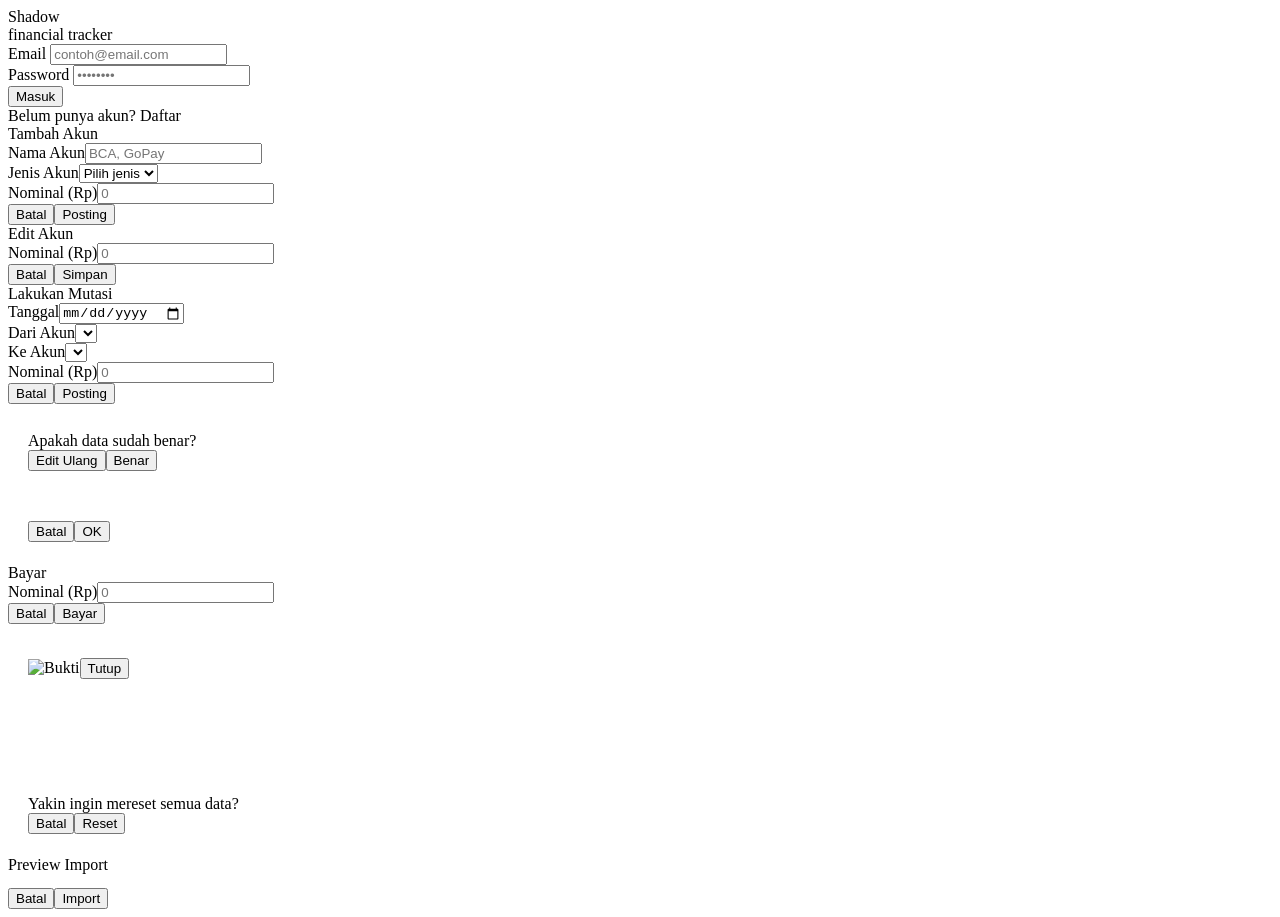
==== index.html @ c56d14cc "Rename shadowFintrack/index.html to index.html" ====
<!DOCTYPE html>
<html lang="id" data-theme="light">
<head>
  <meta charset="UTF-8">
  <meta name="viewport" content="width=device-width,initial-scale=1,maximum-scale=1,user-scalable=no,viewport-fit=cover">
  <meta name="theme-color" content="#0D9488">
  <meta name="apple-mobile-web-app-capable" content="yes">
  <meta name="apple-mobile-web-app-status-bar-style" content="default">
  <meta name="apple-mobile-web-app-title" content="Shadow">
  <meta name="description" content="Aplikasi pencatatan keuangan pribadi yang simpel dan pribadi">
  <link rel="manifest" href="manifest.json">
  <link rel="apple-touch-icon" href="data:image/svg+xml,%3Csvg xmlns='http://www.w3.org/2000/svg' viewBox='0 0 180 180'%3E%3Crect width='180' height='180' rx='36' fill='%230D9488'/%3E%3Ccircle cx='90' cy='85' r='25' fill='none' stroke='white' stroke-width='9'/%3E%3Ccircle cx='90' cy='85' r='8' fill='white'/%3E%3Cpath d='M61 124c0-18 13-32 29-32s29 14 29 32' fill='none' stroke='white' stroke-width='8' stroke-linecap='round'/%3E%3C/svg%3E">
  <link rel="preconnect" href="https://fonts.googleapis.com">
  <link rel="preconnect" href="https://fonts.gstatic.com" crossorigin>
  <link href="https://fonts.googleapis.com/css2?family=Space+Grotesk:wght@300;400;500;600;700&family=DM+Sans:ital,wght@0,300;0,400;0,500;0,600;0,700;1,400&display=swap" rel="stylesheet">
  <link rel="stylesheet" href="./css/style.css">
  <script src="https://cdn.jsdelivr.net/npm/@supabase/supabase-js@2/dist/umd/supabase.min.js"></script>
  <script src="https://unpkg.com/lucide@latest/dist/umd/lucide.js"></script>
  <title>Shadow — Financial Tracker</title>
</head>
<body>

  <!-- Loading Overlay -->
  <div class="loading-overlay" id="loadingOverlay">
    <div class="loading-spinner"></div>
  </div>

  <!-- ===== AUTH SCREEN ===== -->
  <div class="auth-screen" id="authScreen">
    <div class="auth-card">
      <div class="auth-logo">
        <i data-lucide="wallet"></i>
      </div>
      <div class="auth-title">Shadow</div>
      <div class="auth-sub" data-i18n="financial_tracker">financial tracker</div>

      <!-- Login Form -->
      <div class="auth-form" id="loginForm">
        <div class="form-group">
          <label class="form-label">Email</label>
          <input type="email" class="form-input" id="loginEmail" placeholder="contoh@email.com" autocomplete="email">
        </div>
        <div class="form-group">
          <label class="form-label" data-i18n="password">Password</label>
          <input type="password" class="form-input" id="loginPassword" placeholder="••••••••" autocomplete="current-password">
        </div>
        <button class="form-btn form-btn-primary" id="loginBtn" data-i18n="login">Masuk</button>
        <div class="auth-switch" data-i18n="no_account">Belum punya akun? <span id="showSignup">Daftar</span></div>
      </div>

      <!-- Signup Form -->
      <div class="auth-form" id="signupForm" style="display:none">
        <div class="form-group">
          <label class="form-label" data-i18n="name">Nama</label>
          <input type="text" class="form-input" id="signupName" placeholder="Nama lengkap" autocomplete="name">
        </div>
        <div class="form-group">
          <label class="form-label">Email</label>
          <input type="email" class="form-input" id="signupEmail" placeholder="contoh@email.com" autocomplete="email">
        </div>
        <div class="form-group">
          <label class="form-label" data-i18n="password">Password</label>
          <input type="password" class="form-input" id="signupPassword" placeholder="Min. 6 karakter" autocomplete="new-password">
        </div>
        <button class="form-btn form-btn-primary" id="signupBtn" data-i18n="register">Daftar</button>
        <div class="auth-switch" data-i18n="has_account">Sudah punya akun? <span id="showLogin">Masuk</span></div>
      </div>

      <div class="auth-error" id="authError" style="display:none"></div>
    </div>
  </div>

  <!-- ===== MAIN APP ===== -->
  <div class="app-wrap" id="appWrap" style="display:none">

    <!-- Header -->
    <header class="header" id="header">
      <button class="logo-btn" id="logoBtn" aria-label="Buka menu"><i data-lucide="wallet" style="width:20px;height:20px;color:var(--accent)"></i></button>
      <div class="hdr-tg">
        <div class="hdr-title">Shadow</div>
        <div class="hdr-sub" data-i18n="financial_tracker">financial tracker</div>
      </div>
      <div class="hdr-actions">
        <button class="install-btn" id="installBtn" aria-label="Install"><i data-lucide="download"></i><span data-i18n="install">Install</span></button>
      </div>
    </header>

    <div class="off-banner" id="offBanner" data-i18n="offline_msg">Kamu sedang offline</div>
    <div class="sb-overlay" id="sbOverlay"></div>

    <!-- Sidebar -->
    <aside class="sidebar" id="sidebar">
      <div class="sb-hdr">
        <div class="sb-brand">
          <div class="sb-logo" id="sbLogoWrap"><i data-lucide="wallet" style="width:17px;height:17px;color:var(--accent)"></i></div>
          <span class="sb-name">Shadow</span>
        </div>
        <button class="sb-close" id="sbClose" aria-label="Tutup menu"><i data-lucide="x"></i></button>
      </div>
      <nav class="sb-nav" id="sbMenu">
        <div class="sb-label" data-i18n="menu">Menu</div>
        <button class="sb-item" data-sb="profile"><i data-lucide="user-circle"></i><span data-i18n="profile">Profile</span></button>
        <button class="sb-item" data-sb="coa"><i data-lucide="bar-chart-3"></i><span data-i18n="chart_of_account">Chart of Account</span></button>
        <button class="sb-item" data-sb="setting"><i data-lucide="settings"></i><span data-i18n="setting">Setting</span></button>
        <button class="sb-item" data-sb="about"><i data-lucide="info"></i><span data-i18n="about">Tentang</span></button>
      </nav>

      <!-- SB: Profile -->
      <div class="sb-nav sb-page" id="sb-profile">
        <button class="sb-back" data-back><i data-lucide="arrow-left"></i> <span data-i18n="back_to_sidebar">Kembali</span></button>
        <div class="sb-page-title" data-i18n="profile">Profile</div>
        <div class="profile-photo-wrap">
          <div class="profile-photo" id="profilePhotoBtn"><i data-lucide="user" id="profilePhotoIcon"></i><img id="profilePhotoImg" src="" alt="" style="display:none"><div class="profile-photo-badge"><i data-lucide="camera"></i></div></div>
          <div class="profile-photo-hint" data-i18n="tap_to_change_photo">Ketuk untuk ganti foto</div>
          <input type="file" accept="image/*" class="hidden-input" id="photoInput">
        </div>
        <div class="form-group"><label class="form-label" data-i18n="name">Nama</label><input type="text" class="form-input" id="profileName" placeholder="Nama"></div>
        <div class="form-group"><label class="form-label">Email</label><input type="email" class="form-input" id="profileEmail" placeholder="email"></div>
        <div class="form-group"><label class="form-label" data-i18n="phone">Telepon</label><input type="tel" class="form-input" id="profilePhone" placeholder="08xxx"></div>
        <button class="form-btn form-btn-primary" id="profileSaveBtn" data-i18n="save_changes">Simpan Perubahan</button>
      </div>

      <!-- SB: COA -->
      <div class="sb-nav sb-page" id="sb-coa">
        <button class="sb-back" data-back><i data-lucide="arrow-left"></i> <span data-i18n="back_to_sidebar">Kembali</span></button>
        <div class="sb-page-title" data-i18n="account_list">Daftar Akun</div>
        <div class="coa-list" id="coaList"></div>
        <button class="form-btn form-btn-primary" id="coaAddBtn"><span style="display:flex;align-items:center;justify-content:center;gap:6px"><i data-lucide="plus" style="width:16px;height:16px"></i> <span data-i18n="add_new_account">Tambah Akun</span></span></button>
      </div>

      <!-- SB: Setting -->
      <div class="sb-nav sb-page" id="sb-setting">
        <button class="sb-back" data-back><i data-lucide="arrow-left"></i> <span data-i18n="back_to_sidebar">Kembali</span></button>
        <div class="sb-page-title" data-i18n="setting">Setting</div>
        <div class="toggle-row">
          <div class="toggle-info"><div class="toggle-title" data-i18n="theme">Tema</div><div class="toggle-desc" data-i18n="theme_desc">Ganti tampilan terang atau gelap</div></div>
          <div class="toggle-switch" id="themeToggle" role="switch" aria-label="Toggle dark mode"></div>
        </div>
        <div class="lang-row">
          <div class="toggle-info"><div class="toggle-title" data-i18n="language">Bahasa</div><div class="toggle-desc" data-i18n="language_desc">Pilih bahasa tampilan</div></div>
          <div class="lang-btns"><button class="lang-btn active" data-lang="id">ID</button><button class="lang-btn" data-lang="en">EN</button></div>
        </div>
        <div class="toggle-row" style="border:none">
          <div class="toggle-info"><div class="toggle-title" data-i18n="import_data">Import Data CSV</div><div class="toggle-desc" data-i18n="import_desc">Import data keuangan dari file CSV</div></div>
          <button class="form-btn form-btn-outline" id="importBtn" style="width:auto;padding:8px 16px;font-size:.75rem"><i data-lucide="upload" style="width:14px;height:14px"></i></button>
        </div>
        <input type="file" accept=".csv" class="hidden-input" id="csvInput">
        <div style="margin-top:20px"><button class="form-btn form-btn-danger" id="resetBtn"><span style="display:flex;align-items:center;justify-content:center;gap:8px"><i data-lucide="rotate-ccw" style="width:16px;height:16px"></i> <span data-i18n="reset_app">Reset Aplikasi</span></span></button><div style="font-size:.66rem;color:var(--muted);text-align:center;margin-top:8px" data-i18n="reset_desc">Menghapus semua data</div></div>
      </div>

      <!-- SB: About -->
      <div class="sb-nav sb-page" id="sb-about">
        <button class="sb-back" data-back><i data-lucide="arrow-left"></i> <span data-i18n="back_to_sidebar">Kembali</span></button>
        <div class="about-card">
          <div class="about-logo" id="aboutLogo"><i data-lucide="wallet" style="width:26px;height:26px;color:var(--accent)"></i></div>
          <div class="about-name">Shadow</div>
          <div class="about-ver">v2.0.0</div>
          <div class="about-desc" id="aboutDesc"></div>
          <ul class="about-features">
            <li><div class="about-feat-icon"><i data-lucide="receipt"></i></div><span data-i18n="about_f1">Mencatat pemasukan dan pengeluaran</span></li>
            <li><div class="about-feat-icon"><i data-lucide="wallet"></i></div><span data-i18n="about_f2">Mengelola berbagai akun keuangan</span></li>
            <li><div class="about-feat-icon"><i data-lucide="heart-pulse"></i></div><span data-i18n="about_f3">Memantau kesehatan keuangan</span></li>
            <li><div class="about-feat-icon"><i data-lucide="lightbulb"></i></div><span data-i18n="about_f4">Saran keuangan yang dipersonalisasi</span></li>
            <li><div class="about-feat-icon"><i data-lucide="lock"></i></div><span data-i18n="about_f5">Data keuangan pribadi terenkripsi</span></li>
            <li><div class="about-feat-icon"><i data-lucide="upload"></i></div><span data-i18n="about_f6">Import data dari file CSV</span></li>
          </ul>
          <a href="https://trakteer.id/shadowapps/tip" target="_blank" rel="noopener noreferrer" class="trakteer-btn">
            <i data-lucide="heart" style="width:16px;height:16px"></i>
            <span data-i18n="support_dev">Dukung Developer</span>
          </a>
          <div class="about-footer"><span data-i18n="about_footer">Dibuat dengan</span> <span style="color:var(--red)">❤</span></div>
        </div>
      </div>

      <div class="logout-area"><button class="logout-btn" id="logoutBtn"><i data-lucide="log-out"></i><span data-i18n="logout">Logout</span></button></div>
    </aside>

    <!-- Main Content -->
    <main class="main">

      <!-- Dashboard -->
      <section class="pg active" id="pg-dashboard">
        <div class="greet-lbl" id="greetTime">Selamat Pagi</div>
        <h1 class="greet-name"><span id="greetHello">Hallo</span>, <span id="dashUserName">User</span></h1>
        <div class="saldo dc" data-delay="0">
          <div class="saldo-lbl" data-i18n="total_saldo">Total Saldo</div>
          <div class="saldo-val auto-fit" id="dashTotalSaldo">Rp 0</div>
          <div class="saldo-time"><i data-lucide="clock" style="width:12px;height:12px;color:var(--muted)"></i><span id="dashTime"></span></div>
        </div>
        <div class="w-grid dc" data-delay="60" id="walletGrid"></div>
        <div class="cmp dc" data-delay="120">
          <div class="cmp-hdr"><span class="cmp-title" data-i18n="today">Hari Ini</span><span class="cmp-net pos" id="dashTodayNet">+Rp 0</span></div>
          <div class="cmp-row"><div class="cmp-info"><span class="cmp-dot g"></span><span data-i18n="income">Pemasukan</span><span class="cmp-val g auto-fit" id="dashTodayInc">Rp 0</span></div><div class="bar-t"><div class="bar-f g" id="dashTodayIncBar"></div></div></div>
          <div class="cmp-row"><div class="cmp-info"><span class="cmp-dot r"></span><span data-i18n="expense">Pengeluaran</span><span class="cmp-val r auto-fit" id="dashTodayExp">Rp 0</span></div><div class="bar-t"><div class="bar-f r" id="dashTodayExpBar"></div></div></div>
        </div>
        <div class="cmp dc" data-delay="180">
          <div class="cmp-hdr"><span class="cmp-title" data-i18n="this_month">Bulan Ini</span><span class="cmp-net pos" id="dashMonthNet">+Rp 0</span></div>
          <div class="cmp-row"><div class="cmp-info"><span class="cmp-dot g"></span><span data-i18n="income">Pemasukan</span><span class="cmp-val g auto-fit" id="dashMonthInc">Rp 0</span></div><div class="bar-t"><div class="bar-f g" id="dashMonthIncBar"></div></div></div>
          <div class="cmp-row"><div class="cmp-info"><span class="cmp-dot r"></span><span data-i18n="expense">Pengeluaran</span><span class="cmp-val r auto-fit" id="dashMonthExp">Rp 0</span></div><div class="bar-t"><div class="bar-f r" id="dashMonthExpBar"></div></div></div>
        </div>
        <div class="badge-grid dc" data-delay="240" id="dashBadges"></div>
        <div class="health dc" data-delay="300">
          <div class="health-hdr"><div class="health-title"><i data-lucide="heart-pulse"></i><span data-i18n="financial_health">Kesehatan Keuangan</span></div><span class="health-period" data-i18n="this_month">Bulan Ini</span></div>
          <div class="health-body">
            <div class="gauge-wrap"><svg class="gauge-svg" viewBox="0 0 120 68" width="120" height="68"><path class="gauge-bg" d="M 10 62 A 50 50 0 0 1 110 62"/><path class="gauge-fill" id="gaugeFill" d="M 10 62 A 50 50 0 0 1 110 62" stroke="var(--accent)" stroke-dasharray="157" stroke-dashoffset="157"/></svg><div class="gauge-score"><div class="gauge-num" id="gaugeNum" style="color:var(--accent)">0</div><div class="gauge-max">/ 100</div></div></div>
            <div class="health-info"><div class="health-status" id="healthStatus" style="color:var(--accent)">-</div><div class="health-desc" id="healthDesc"></div><div class="health-metrics" id="healthMetrics"></div></div>
          </div>
        </div>
        <div class="saran dc" data-delay="360">
          <div class="saran-hdr"><i data-lucide="lightbulb"></i><span class="saran-title" data-i18n="best_advice">Saran Terbaik</span></div>
          <ul class="saran-list" id="saranList"></ul>
        </div>
      </section>

      <!-- Mutasi -->
      <section class="pg" id="pg-mutasi">
        <div class="sec-hdr"><h2 class="sec-t" data-i18n="balance_mutation">Mutasi Saldo</h2><button class="sec-link" id="mutasiOpenBtn" style="background:var(--accent);color:#fff;padding:7px 14px;border-radius:20px;font-size:.72rem" data-i18n="create_mutation">Buat Mutasi</button></div>
        <div id="mutasiHistory"></div>
      </section>

      <!-- Tambah -->
      <section class="pg" id="pg-tambah">
        <div class="sec-hdr"><h2 class="sec-t" data-i18n="add_activity">Tambah Transaksi</h2></div>
        <div class="act-toggle">
          <button class="act-toggle-btn" id="actIncBtn"><i data-lucide="trending-up"></i><span data-i18n="income">Pemasukan</span></button>
          <button class="act-toggle-btn" id="actExpBtn"><i data-lucide="trending-down"></i><span data-i18n="expense">Pengeluaran</span></button>
        </div>
        <div id="actHistory"></div>
        <div id="actForm"></div>
      </section>

      <!-- Tagihan -->
      <section class="pg" id="pg-tagihan">
        <div class="sec-hdr"><h2 class="sec-t" data-i18n="bill">Tagihan</h2></div>
        <div class="tag-toggle">
          <button class="tag-toggle-btn" id="tagDebtBtn"><i data-lucide="alert-circle"></i><span data-i18n="debt">Hutang</span></button>
          <button class="tag-toggle-btn" id="tagRecvBtn"><i data-lucide="hand-coins"></i><span data-i18n="receivable">Piutang</span></button>
        </div>
        <div id="tagList"></div>
        <div id="tagForm"></div>
      </section>

      <!-- Riwayat -->
      <section class="pg" id="pg-riwayat">
        <div class="sec-hdr"><h2 class="sec-t" data-i18n="history">Riwayat</h2></div>
        <div id="historyContainer"></div>
      </section>
    </main>

    <!-- Bottom Nav -->
    <nav class="bnav">
      <button class="ni active" data-pg="dashboard"><div class="ni-w"><i data-lucide="layout-dashboard"></i></div><span class="ni-l" data-i18n="dashboard">Dashboard</span></button>
      <button class="ni" data-pg="mutasi"><div class="ni-w"><i data-lucide="arrow-left-right"></i></div><span class="ni-l" data-i18n="balance_mutation">Mutasi</span></button>
      <button class="ni ni--add" data-pg="tambah"><div class="ni-w"><i data-lucide="plus"></i></div><span class="ni-l" data-i18n="add">Tambah</span></button>
      <button class="ni" data-pg="tagihan"><div class="ni-w"><i data-lucide="file-text"></i></div><span class="ni-l" data-i18n="bill">Tagihan</span></button>
      <button class="ni" data-pg="riwayat"><div class="ni-w"><i data-lucide="history"></i></div><span class="ni-l" data-i18n="history">Riwayat</span></button>
    </nav>
  </div>

  <!-- ===== MODALS ===== -->

  <!-- Add Account -->
  <div class="modal-overlay" id="addAccountModal">
    <div class="modal"><div class="modal-handle"></div><div class="modal-title" data-i18n="add_new_account">Tambah Akun</div>
    <div class="form-group"><label class="form-label" data-i18n="account_name">Nama Akun</label><input type="text" class="form-input" id="newAccName" placeholder="BCA, GoPay"></div>
    <div class="form-group"><label class="form-label" data-i18n="account_type">Jenis Akun</label><select class="form-input" id="newAccType"><option value="" data-i18n="choose_type">Pilih jenis</option><option value="Cash">Cash</option><option value="Bank">Bank</option><option value="E-Wallet">E-Wallet</option><option value="Crypto">Crypto</option><option value="Asuransi">Asuransi</option></select></div>
    <div class="form-group"><label class="form-label" data-i18n="amount_rp">Nominal (Rp)</label><input type="text" inputmode="numeric" class="form-input" id="newAccBalance" placeholder="0" data-fmt-rp></div>
    <div class="modal-btns"><button class="form-btn form-btn-outline" data-close-modal="addAccountModal" data-i18n="cancel">Batal</button><button class="form-btn form-btn-primary" id="addAccPost" data-i18n="posting">Posting</button></div></div>
  </div>

  <!-- Edit Account -->
  <div class="modal-overlay" id="editAccountModal">
    <div class="modal"><div class="modal-handle"></div><div class="modal-title" id="editAccTitle">Edit Akun</div>
    <div class="form-group"><label class="form-label" data-i18n="amount_rp">Nominal (Rp)</label><input type="text" inputmode="numeric" class="form-input" id="editAccBalance" placeholder="0" data-fmt-rp></div>
    <div class="modal-btns"><button class="form-btn form-btn-outline" data-close-modal="editAccountModal" data-i18n="cancel">Batal</button><button class="form-btn form-btn-primary" id="editAccSave" data-i18n="save">Simpan</button></div></div>
  </div>

  <!-- Mutasi -->
  <div class="modal-overlay" id="mutasiModal">
    <div class="modal"><div class="modal-handle"></div><div class="modal-title" data-i18n="do_mutation">Lakukan Mutasi</div>
    <div class="form-group"><label class="form-label" data-i18n="date">Tanggal</label><input type="date" class="form-input" id="mutasiDate"></div>
    <div class="form-group"><label class="form-label" data-i18n="from_account">Dari Akun</label><select class="form-input" id="mutasiFrom"></select></div>
    <div class="form-group"><label class="form-label" data-i18n="to_account">Ke Akun</label><select class="form-input" id="mutasiTo"></select></div>
    <div class="form-group"><label class="form-label" data-i18n="amount_rp">Nominal (Rp)</label><input type="text" inputmode="numeric" class="form-input" id="mutasiAmount" placeholder="0" data-fmt-rp></div>
    <div class="modal-btns"><button class="form-btn form-btn-outline" data-close-modal="mutasiModal" data-i18n="cancel">Batal</button><button class="form-btn form-btn-primary" id="mutasiPost" data-i18n="posting">Posting</button></div></div>
  </div>

  <!-- Confirm -->
  <div class="modal-overlay" id="confirmModal">
    <div class="modal" style="padding:28px 20px 22px"><div class="modal-handle"></div><div class="confirm-msg" id="confirmMsg">Apakah data sudah benar?</div><div class="modal-btns"><button class="form-btn form-btn-outline" data-close-modal="confirmModal" data-i18n="edit_again">Edit Ulang</button><button class="form-btn form-btn-primary" id="confirmYes" data-i18n="correct">Benar</button></div></div>
  </div>

  <!-- Tag Confirm -->
  <div class="modal-overlay" id="tagConfirmModal">
    <div class="modal" style="padding:28px 20px 22px"><div class="modal-handle"></div><div class="confirm-msg" id="tagConfirmMsg"></div><div id="tagConfirmExtra"></div><div class="modal-btns"><button class="form-btn form-btn-outline" data-close-modal="tagConfirmModal" data-i18n="cancel">Batal</button><button class="form-btn form-btn-primary" id="tagConfirmYes">OK</button></div></div>
  </div>

  <!-- Tag Pay -->
  <div class="modal-overlay" id="tagPayModal">
    <div class="modal"><div class="modal-handle"></div><div class="modal-title" id="tagPayTitle">Bayar</div>
    <div id="tagPayExtra"></div>
    <div class="form-group"><label class="form-label" data-i18n="amount_rp">Nominal (Rp)</label><input type="text" inputmode="numeric" class="form-input" id="tagPayAmount" placeholder="0" data-fmt-rp></div>
    <div class="modal-btns"><button class="form-btn form-btn-outline" data-close-modal="tagPayModal" data-i18n="cancel">Batal</button><button class="form-btn form-btn-primary" id="tagPayYes" data-i18n="pay">Bayar</button></div></div>
  </div>

  <!-- Tag Image -->
  <div class="modal-overlay" id="tagImgModal">
    <div class="modal" style="padding:20px"><div class="modal-handle"></div><img id="tagImgView" src="" alt="Bukti" class="tag-img-view"><button class="form-btn form-btn-outline" style="margin-top:14px" data-close-modal="tagImgModal" data-i18n="close">Tutup</button></div>
  </div>

  <!-- Reset -->
  <div class="modal-overlay" id="resetModal">
    <div class="modal" style="padding:28px 20px 22px"><div class="modal-handle"></div>
    <div style="text-align:center;margin-bottom:8px"><div style="width:48px;height:48px;border-radius:50%;background:var(--red-l);display:inline-flex;align-items:center;justify-content:center;margin-bottom:12px"><i data-lucide="alert-triangle" style="width:24px;height:24px;color:var(--red)"></i></div></div>
    <div class="confirm-msg" data-i18n="reset_confirm">Yakin ingin mereset semua data?</div>
    <div class="modal-btns"><button class="form-btn form-btn-outline" data-close-modal="resetModal" data-i18n="cancel">Batal</button><button class="form-btn form-btn-danger" id="resetYes" data-i18n="reset">Reset</button></div></div>
  </div>

  <!-- Import Preview -->
  <div class="modal-overlay" id="importModal">
    <div class="modal"><div class="modal-handle"></div><div class="modal-title" data-i18n="import_preview">Preview Import</div>
    <div id="importPreviewContent" style="max-height:300px;overflow-y:auto;margin-bottom:14px;font-size:.78rem"></div>
    <div id="importSummary" style="font-size:.8rem;font-weight:600;margin-bottom:14px"></div>
    <div class="modal-btns"><button class="form-btn form-btn-outline" data-close-modal="importModal" data-i18n="cancel">Batal</button><button class="form-btn form-btn-primary" id="importDoBtn" data-i18n="posting">Import</button></div></div>
  </div>

  <!-- Toast -->
  <div class="toast-c"><div class="toast" id="toast"></div></div>

  <script type="module" src="./js/app.js"></script>
</body>
</html>
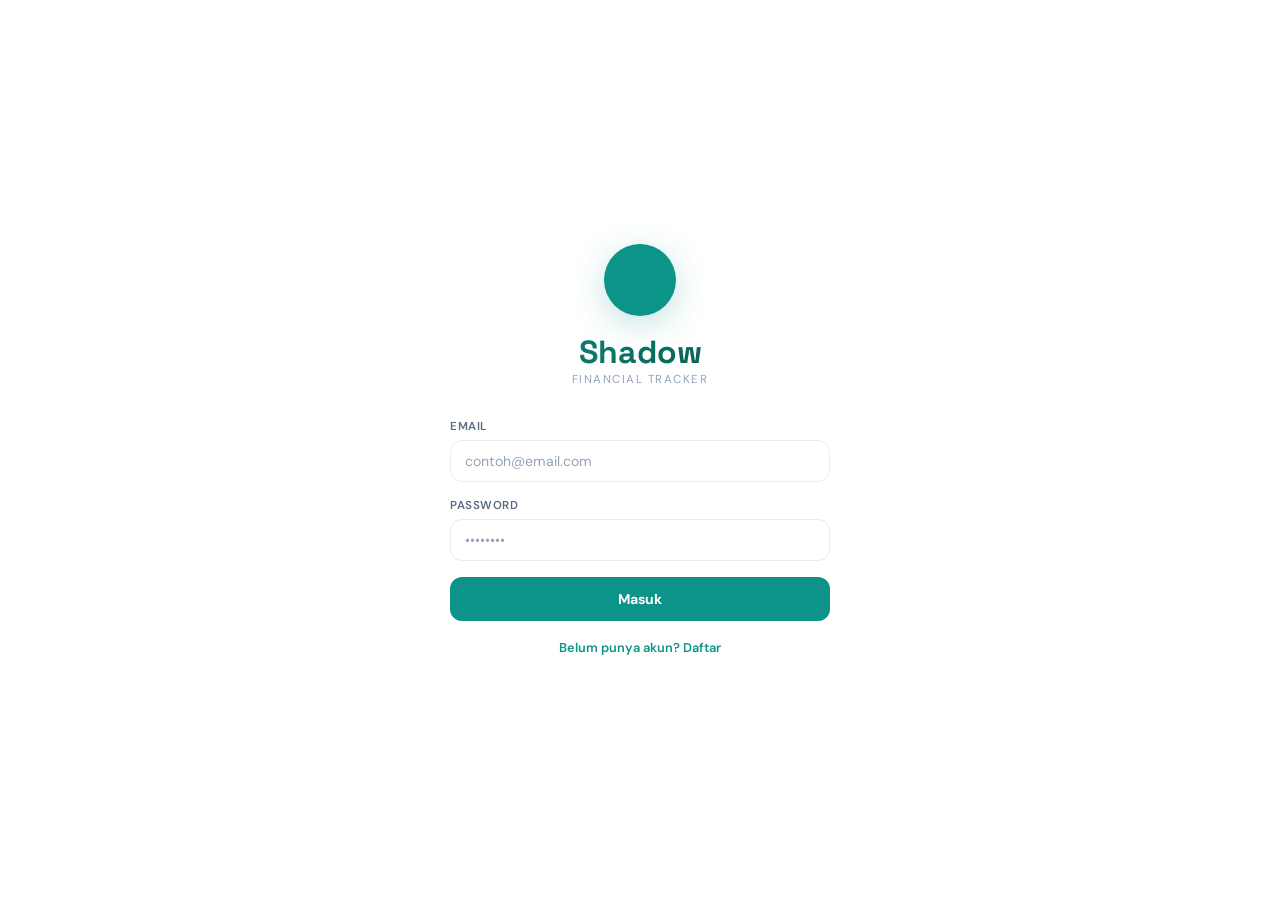
==== commit 5d733e7c: "Refactor auth-switch divs for better structure" ====
--- a/index.html
+++ b/index.html
@@ -45,7 +45,7 @@
           <input type="password" class="form-input" id="loginPassword" placeholder="••••••••" autocomplete="current-password">
         </div>
         <button class="form-btn form-btn-primary" id="loginBtn" data-i18n="login">Masuk</button>
-        <div class="auth-switch" data-i18n="no_account">Belum punya akun? <span id="showSignup">Daftar</span></div>
+        <div class="auth-switch"><span class="auth-switch-text" data-i18n="no_account">Belum punya akun? </span><span id="showSignup">Daftar</span></div>
       </div>
 
       <!-- Signup Form -->
@@ -63,7 +63,7 @@
           <input type="password" class="form-input" id="signupPassword" placeholder="Min. 6 karakter" autocomplete="new-password">
         </div>
         <button class="form-btn form-btn-primary" id="signupBtn" data-i18n="register">Daftar</button>
-        <div class="auth-switch" data-i18n="has_account">Sudah punya akun? <span id="showLogin">Masuk</span></div>
+        <div class="auth-switch"><span class="auth-switch-text" data-i18n="has_account">Sudah punya akun? </span><span id="showLogin">Masuk</span></div>
       </div>
 
       <div class="auth-error" id="authError" style="display:none"></div>
--- a/css/style.css
+++ b/css/style.css
@@ -0,0 +1,444 @@
+/* ===== LIGHT ===== */
+:root{--bg:#FFF;--bg-s:#F4F7F8;--fg:#1B2A3D;--fg-s:#5A6B7F;--muted:#94A3B8;--accent:#0D9488;--accent-l:rgba(13,148,136,.08);--accent-d:#064E3B;--red:#EF4444;--red-l:rgba(239,68,68,.08);--green:#059669;--green-l:rgba(5,150,105,.08);--amber:#D97706;--amber-l:rgba(217,119,6,.08);--card:#FFF;--border:#E8ECF0;--sh-sm:0 1px 3px rgba(0,0,0,.06);--sh-md:0 4px 16px rgba(0,0,0,.08);--sh-lg:0 12px 40px rgba(0,0,0,.12);--sh-side:8px 0 32px rgba(0,0,0,.15);--overlay:rgba(15,23,42,.3);--modal-bg:rgba(15,23,42,.4);--r-s:8px;--r-m:12px;--r-l:16px;--r-xl:24px;--tr:.3s cubic-bezier(.4,0,.2,1);--hdr-h:64px;--nav-h:68px;--sat:env(safe-area-inset-top,0px);--sab:env(safe-area-inset-bottom,0px);--warn-bg:#FEF2F2;--warn-border:#FECACA;--warn-text:#DC2626;--input-bg:#FFF;--toggle-bg:#D1D5DB}
+[data-theme="dark"]{--bg:#0F1419;--bg-s:#1A2332;--fg:#E2E8F0;--fg-s:#94A3B8;--muted:#64748B;--accent:#14B8A6;--accent-l:rgba(20,184,166,.12);--accent-d:#5EEAD4;--red:#F87171;--red-l:rgba(248,113,113,.12);--green:#34D399;--green-l:rgba(52,211,153,.12);--amber:#FBBF24;--amber-l:rgba(251,191,36,.12);--card:#1C2633;--border:#2A3544;--sh-sm:0 1px 3px rgba(0,0,0,.25);--sh-md:0 4px 16px rgba(0,0,0,.3);--sh-lg:0 12px 40px rgba(0,0,0,.4);--sh-side:8px 0 32px rgba(0,0,0,.4);--overlay:rgba(0,0,0,.5);--modal-bg:rgba(0,0,0,.6);--warn-bg:rgba(248,113,113,.1);--warn-border:rgba(248,113,113,.25);--warn-text:#F87171;--input-bg:#1A2332;--toggle-bg:#374151}
+*,*::before,*::after{margin:0;padding:0;box-sizing:border-box}
+html{font-size:16px;-webkit-tap-highlight-color:transparent;overflow-x:hidden}
+body{font-family:'DM Sans',sans-serif;background:var(--bg);color:var(--fg);min-height:100dvh;overflow-x:hidden;-webkit-font-smoothing:antialiased;transition:background .35s,color .35s}
+body::before{content:'';position:fixed;top:-100px;right:-60px;width:260px;height:260px;background:radial-gradient(circle,rgba(13,148,136,.06) 0%,transparent 70%);border-radius:50%;pointer-events:none;z-index:0;animation:blob 8s ease-in-out infinite alternate}
+body::after{content:'';position:fixed;bottom:100px;left:-50px;width:200px;height:200px;background:radial-gradient(circle,rgba(6,78,59,.04) 0%,transparent 70%);border-radius:50%;pointer-events:none;z-index:0;animation:blob 10s ease-in-out infinite alternate-reverse}
+@keyframes blob{0%{transform:translate(0,0) scale(1)}100%{transform:translate(16px,24px) scale(1.12)}}
+
+/* Loading */
+.loading-overlay{position:fixed;inset:0;background:var(--modal-bg);display:flex;align-items:center;justify-content:center;z-index:9999;opacity:0;visibility:hidden;transition:opacity .3s,visibility .3s}
+.loading-overlay.active{opacity:1;visibility:visible}
+.loading-spinner{width:40px;height:40px;border:3px solid var(--border);border-top-color:var(--accent);border-radius:50%;animation:spin .8s linear infinite}
+@keyframes spin{to{transform:rotate(360deg)}}
+
+/* Auth */
+.auth-screen{position:fixed;inset:0;background:var(--bg);display:flex;align-items:center;justify-content:center;padding:20px;z-index:8000;transition:opacity .4s,visibility .4s}
+.auth-screen.hidden{opacity:0;visibility:hidden;pointer-events:none}
+.auth-card{width:100%;max-width:380px;text-align:center}
+.auth-logo{width:72px;height:72px;border-radius:50%;background:var(--accent);display:flex;align-items:center;justify-content:center;margin:0 auto 16px;box-shadow:0 8px 32px rgba(13,148,136,.25)}
+.auth-logo svg{width:32px;height:32px;color:#fff}
+.auth-title{font-family:'Space Grotesk',sans-serif;font-size:2rem;font-weight:700;background:linear-gradient(135deg,var(--accent),var(--accent-d));-webkit-background-clip:text;-webkit-text-fill-color:transparent;background-clip:text}
+.auth-sub{font-size:.72rem;color:var(--muted);text-transform:uppercase;letter-spacing:1.5px;margin-bottom:32px}
+.auth-form .form-group{text-align:left}
+.auth-error{margin-top:14px;padding:10px 14px;border-radius:var(--r-m);background:var(--warn-bg);color:var(--warn-text);font-size:.78rem;font-weight:500;border:1px solid var(--warn-border)}
+.auth-switch{margin-top:18px;font-size:.8rem;color:var(--muted)}
+.auth-switch span{color:var(--accent);font-weight:600;cursor:pointer}
+.auth-switch span:hover{text-decoration:underline}
+
+/* Header */
+.header{position:fixed;top:0;left:0;right:0;height:calc(var(--hdr-h) + var(--sat));padding-top:var(--sat);background:color-mix(in srgb,var(--bg) 88%,transparent);backdrop-filter:blur(18px);-webkit-backdrop-filter:blur(18px);border-bottom:1px solid var(--border);display:flex;align-items:center;padding-left:18px;padding-right:18px;z-index:100;transition:box-shadow var(--tr),background .35s,border-color .35s}
+.header.scrolled{box-shadow:var(--sh-sm)}
+.logo-btn{width:42px;height:42px;border-radius:50%;border:2.5px solid var(--accent);background:var(--bg);display:flex;align-items:center;justify-content:center;cursor:pointer;flex-shrink:0;transition:var(--tr);position:relative;overflow:hidden}
+.logo-btn::before{content:'';position:absolute;inset:0;border-radius:50%;background:var(--accent);opacity:0;transition:opacity var(--tr)}
+.logo-btn:hover::before{opacity:.07}
+.logo-btn:active{transform:scale(.92)}
+.logo-btn img{width:100%;height:100%;object-fit:cover;border-radius:50%;position:absolute;inset:0}
+.hdr-tg{margin-left:13px;display:flex;flex-direction:column}
+.hdr-title{font-family:'Space Grotesk',sans-serif;font-size:1.28rem;font-weight:700;line-height:1.15;background:linear-gradient(135deg,var(--accent),var(--accent-d));-webkit-background-clip:text;-webkit-text-fill-color:transparent;background-clip:text;letter-spacing:-.3px}
+.hdr-sub{font-size:.64rem;font-weight:500;color:var(--muted);letter-spacing:1.2px;text-transform:uppercase;line-height:1;margin-top:2px}
+.hdr-actions{margin-left:auto;display:flex;align-items:center;gap:8px}
+.install-btn{display:none;align-items:center;gap:6px;padding:7px 14px;border-radius:20px;border:1.5px solid var(--accent);background:var(--accent-l);color:var(--accent);font-size:.72rem;font-weight:600;cursor:pointer;transition:var(--tr);font-family:'DM Sans',sans-serif}
+.install-btn:hover{background:var(--accent);color:#fff}
+.install-btn svg{width:14px;height:14px}
+.install-btn.visible{display:flex}
+
+/* Sidebar */
+.sb-overlay{position:fixed;inset:0;background:var(--overlay);backdrop-filter:blur(2px);-webkit-backdrop-filter:blur(2px);z-index:200;opacity:0;visibility:hidden;transition:opacity .3s,visibility .3s}
+.sb-overlay.active{opacity:1;visibility:visible}
+.sidebar{position:fixed;top:0;left:0;bottom:0;width:272px;max-width:80vw;background:var(--bg);z-index:210;transform:translateX(-105%);transition:transform .38s cubic-bezier(.32,.72,0,1),background .35s;display:flex;flex-direction:column;box-shadow:var(--sh-side);overflow-y:auto;overflow-x:hidden}
+.sidebar.active{transform:translateX(0)}
+.sb-hdr{padding:calc(20px + var(--sat)) 18px 18px;border-bottom:1px solid var(--border);display:flex;align-items:center;justify-content:space-between;flex-shrink:0}
+.sb-brand{display:flex;align-items:center;gap:11px}
+.sb-logo{width:36px;height:36px;border-radius:50%;border:2px solid var(--accent);background:var(--accent-l);display:flex;align-items:center;justify-content:center;overflow:hidden;flex-shrink:0}
+.sb-logo img{width:100%;height:100%;object-fit:cover;border-radius:50%}
+.sb-name{font-family:'Space Grotesk',sans-serif;font-weight:700;font-size:1.1rem;background:linear-gradient(135deg,var(--accent),var(--accent-d));-webkit-background-clip:text;-webkit-text-fill-color:transparent;background-clip:text}
+.sb-close{width:32px;height:32px;border-radius:50%;border:none;background:var(--bg-s);display:flex;align-items:center;justify-content:center;cursor:pointer;transition:var(--tr);color:var(--fg-s)}
+.sb-close:hover{background:var(--border);color:var(--fg)}
+.sb-close:active{transform:scale(.9)}
+.sb-close svg{width:17px;height:17px}
+.sb-nav{flex:1;padding:14px 10px;display:flex;flex-direction:column;gap:2px}
+.sb-label{font-size:.62rem;font-weight:600;text-transform:uppercase;letter-spacing:1.5px;color:var(--muted);padding:10px 12px 6px}
+.sb-item{display:flex;align-items:center;gap:13px;padding:12px 13px;border-radius:var(--r-m);cursor:pointer;transition:var(--tr);color:var(--fg-s);font-size:.9rem;font-weight:500;position:relative;border:none;background:none;width:100%;text-align:left;font-family:'DM Sans',sans-serif}
+.sb-item::before{content:'';position:absolute;left:0;top:50%;transform:translateY(-50%) scaleY(0);width:3px;height:18px;border-radius:0 3px 3px 0;background:var(--accent);transition:transform .25s}
+.sb-item:hover{background:var(--accent-l);color:var(--fg)}
+.sb-item:hover::before{transform:translateY(-50%) scaleY(1)}
+.sb-item:active{transform:scale(.98)}
+.sb-item.active{background:var(--accent-l);color:var(--accent);font-weight:600}
+.sb-item.active::before{transform:translateY(-50%) scaleY(1)}
+.sb-item svg{width:19px;height:19px;flex-shrink:0}
+.sb-ft{padding:14px 18px;border-top:1px solid var(--border);font-size:.7rem;color:var(--muted);text-align:center;flex-shrink:0}
+.sb-page{display:none;animation:fadeIn .3s ease}
+.sb-page.active{display:block}
+.sb-back{display:inline-flex;align-items:center;gap:6px;padding:8px 0;margin-bottom:18px;font-size:.8rem;font-weight:600;color:var(--accent);cursor:pointer;border:none;background:none;font-family:'DM Sans',sans-serif}
+.sb-back:hover{color:var(--accent-d)}
+.sb-back svg{width:16px;height:16px}
+.sb-page-title{font-family:'Space Grotesk',sans-serif;font-size:1.15rem;font-weight:700;color:var(--fg);margin-bottom:18px}
+
+/* Profile */
+.profile-photo-wrap{display:flex;flex-direction:column;align-items:center;margin-bottom:24px}
+.profile-photo{width:88px;height:88px;border-radius:50%;border:3px solid var(--accent);background:var(--bg-s);display:flex;align-items:center;justify-content:center;overflow:hidden;cursor:pointer;transition:var(--tr);position:relative}
+.profile-photo:hover{box-shadow:0 4px 16px rgba(13,148,136,.15)}
+.profile-photo svg{width:36px;height:36px;color:var(--muted)}
+.profile-photo img{width:100%;height:100%;object-fit:cover}
+.profile-photo-badge{position:absolute;bottom:0;right:0;width:28px;height:28px;border-radius:50%;background:var(--accent);display:flex;align-items:center;justify-content:center;border:2px solid var(--bg)}
+.profile-photo-badge svg{width:13px;height:13px;color:#fff}
+.profile-photo-hint{font-size:.68rem;color:var(--muted);margin-top:8px}
+
+/* Forms */
+.form-group{margin-bottom:16px}
+.form-label{display:block;font-size:.72rem;font-weight:600;color:var(--fg-s);text-transform:uppercase;letter-spacing:.5px;margin-bottom:6px}
+.form-input{width:100%;padding:11px 14px;border:1.5px solid var(--border);border-radius:var(--r-m);font-size:.88rem;font-family:'DM Sans',sans-serif;color:var(--fg);background:var(--input-bg);transition:border-color var(--tr),background .35s;outline:none}
+.form-input:focus{border-color:var(--accent)}
+.form-input::placeholder{color:var(--muted)}
+.form-input[readonly]{opacity:.7;cursor:default}
+.form-btn{width:100%;padding:13px;border:none;border-radius:var(--r-m);font-size:.88rem;font-weight:700;font-family:'DM Sans',sans-serif;cursor:pointer;transition:var(--tr)}
+.form-btn:active{transform:scale(.98)}
+.form-btn-primary{background:var(--accent);color:#fff}
+.form-btn-primary:hover{filter:brightness(1.1)}
+.form-btn-outline{background:transparent;border:1.5px solid var(--border);color:var(--fg-s)}
+.form-btn-outline:hover{background:var(--bg-s);border-color:var(--muted)}
+.form-btn-danger{background:var(--red-l);border:1.5px solid color-mix(in srgb,var(--red) 25%,var(--border));color:var(--red)}
+.form-btn-danger:hover{background:var(--red);color:#fff}
+
+/* COA */
+.coa-list{display:flex;flex-direction:column;gap:10px;margin-bottom:16px}
+.coa-card{background:var(--card);border:1px solid var(--border);border-radius:var(--r-l);padding:14px 16px;display:flex;align-items:center;gap:12px;transition:var(--tr)}
+.coa-card:hover{box-shadow:var(--sh-sm)}
+.coa-card-icon{width:38px;height:38px;border-radius:var(--r-s);display:flex;align-items:center;justify-content:center;flex-shrink:0;background:var(--accent-l);color:var(--accent)}
+.coa-card-icon svg{width:18px;height:18px}
+.coa-card-info{flex:1;min-width:0}
+.coa-card-name{font-size:.85rem;font-weight:600;color:var(--fg)}
+.coa-card-type{font-size:.65rem;color:var(--muted);font-weight:500}
+.coa-card-val{font-family:'Space Grotesk',sans-serif;font-size:.95rem;font-weight:700;color:var(--fg);flex-shrink:0}
+.coa-card-actions{display:flex;gap:6px;flex-shrink:0}
+.coa-btn{width:32px;height:32px;border-radius:var(--r-s);border:1px solid var(--border);background:var(--input-bg);display:flex;align-items:center;justify-content:center;cursor:pointer;transition:var(--tr);color:var(--fg-s)}
+.coa-btn:hover{background:var(--accent-l);border-color:var(--accent);color:var(--accent)}
+.coa-btn:active{transform:scale(.9)}
+.coa-btn svg{width:15px;height:15px}
+
+/* Toggle & Lang */
+.toggle-row{display:flex;align-items:center;justify-content:space-between;padding:15px 0;border-bottom:1px solid var(--border)}
+.toggle-row:last-child{border-bottom:none}
+.toggle-info{flex:1;min-width:0}
+.toggle-title{font-size:.85rem;font-weight:600;color:var(--fg)}
+.toggle-desc{font-size:.68rem;color:var(--muted);margin-top:2px}
+.toggle-switch{width:48px;height:26px;border-radius:13px;background:var(--toggle-bg);position:relative;cursor:pointer;transition:background var(--tr);flex-shrink:0;border:none}
+.toggle-switch.on{background:var(--accent)}
+.toggle-switch::after{content:'';position:absolute;top:3px;left:3px;width:20px;height:20px;border-radius:50%;background:#fff;transition:transform var(--tr);box-shadow:0 1px 3px rgba(0,0,0,.2)}
+.toggle-switch.on::after{transform:translateX(22px)}
+.lang-row{display:flex;align-items:center;justify-content:space-between;padding:15px 0;border-bottom:1px solid var(--border)}
+.lang-btns{display:flex;gap:0;border-radius:var(--r-m);overflow:hidden;border:1px solid var(--border)}
+.lang-btn{padding:8px 18px;font-size:.78rem;font-weight:600;border:none;cursor:pointer;transition:var(--tr);font-family:'DM Sans',sans-serif;background:var(--bg-s);color:var(--fg-s)}
+.lang-btn.active{background:var(--accent);color:#fff}
+.lang-btn:active{transform:scale(.95)}
+
+/* About */
+.about-card{background:var(--card);border:1px solid var(--border);border-radius:var(--r-l);padding:20px 18px;margin-bottom:16px}
+.about-logo{width:56px;height:56px;border-radius:50%;border:2.5px solid var(--accent);background:var(--accent-l);display:flex;align-items:center;justify-content:center;margin:0 auto 14px;overflow:hidden}
+.about-logo svg{width:26px;height:26px;color:var(--accent)}
+.about-logo img{width:100%;height:100%;object-fit:cover;border-radius:50%}
+.about-name{font-family:'Space Grotesk',sans-serif;font-size:1.15rem;font-weight:700;color:var(--fg);text-align:center;background:linear-gradient(135deg,var(--accent),var(--accent-d));-webkit-background-clip:text;-webkit-text-fill-color:transparent;background-clip:text}
+.about-ver{font-size:.72rem;color:var(--muted);text-align:center;margin-top:2px;margin-bottom:16px}
+.about-desc{font-size:.8rem;color:var(--fg-s);line-height:1.7;margin-bottom:16px}
+.about-features{list-style:none;display:flex;flex-direction:column;gap:8px;margin-bottom:16px}
+.about-features li{display:flex;align-items:center;gap:10px;font-size:.78rem;color:var(--fg-s)}
+.about-feat-icon{width:24px;height:24px;border-radius:6px;background:var(--accent-l);display:flex;align-items:center;justify-content:center;flex-shrink:0}
+.about-feat-icon svg{width:13px;height:13px;color:var(--accent)}
+.trakteer-btn{display:flex;align-items:center;justify-content:center;gap:8px;width:100%;padding:12px;border-radius:var(--r-m);background:linear-gradient(135deg,#FF6B6B,#EE5A24);color:#fff;font-size:.85rem;font-weight:700;text-decoration:none;font-family:'DM Sans',sans-serif;transition:var(--tr);margin-bottom:16px}
+.trakteer-btn:hover{filter:brightness(1.1);transform:translateY(-1px)}
+.trakteer-btn svg{width:16px;height:16px}
+.about-footer{text-align:center;font-size:.72rem;color:var(--muted);padding-top:14px;border-top:1px solid var(--border)}
+.logout-area{padding:6px 18px 18px;flex-shrink:0;border-top:1px solid var(--border)}
+.logout-btn{width:100%;padding:11px;border-radius:var(--r-m);border:1.5px solid var(--border);background:transparent;color:var(--fg-s);font-size:.82rem;font-weight:600;cursor:pointer;transition:var(--tr);font-family:'DM Sans',sans-serif;display:flex;align-items:center;justify-content:center;gap:8px}
+.logout-btn:hover{background:var(--red-l);border-color:color-mix(in srgb,var(--red) 30%,var(--border));color:var(--red)}
+.logout-btn:active{transform:scale(.98)}
+.logout-btn svg{width:16px;height:16px}
+
+/* Main */
+.main{position:relative;z-index:1;padding:calc(var(--hdr-h) + var(--sat) + 16px) 18px calc(var(--nav-h) + var(--sab) + 18px);min-height:100dvh}
+.greet-lbl{font-size:.8rem;color:var(--muted);font-weight:500;margin-bottom:2px}
+.greet-name{font-family:'Space Grotesk',sans-serif;font-size:1.5rem;font-weight:700;color:var(--fg);letter-spacing:-.4px;margin-bottom:20px}
+.greet-name span{background:linear-gradient(135deg,var(--accent),var(--accent-d));-webkit-background-clip:text;-webkit-text-fill-color:transparent;background-clip:text}
+.pg{display:none;animation:fadeIn .35s ease}
+.pg.active{display:block}
+@keyframes fadeIn{from{opacity:0;transform:translateY(10px)}to{opacity:1;transform:translateY(0)}}
+.dc{opacity:0;transform:translateY(14px);transition:opacity .45s ease,transform .45s ease}
+.dc.vis{opacity:1;transform:translateY(0)}
+
+/* Dashboard */
+.saldo{background:linear-gradient(135deg,var(--accent-l) 0%,transparent 100%);border:1px solid color-mix(in srgb,var(--accent) 14%,var(--border));border-left:4px solid var(--accent);border-radius:var(--r-l);padding:20px 18px 18px;margin-bottom:14px;position:relative;overflow:hidden}
+.saldo::after{content:'';position:absolute;bottom:-20px;right:-20px;width:100px;height:100px;border-radius:50%;background:var(--accent-l)}
+.saldo::before{content:'';position:absolute;top:-30px;right:30px;width:70px;height:70px;border-radius:50%;background:var(--accent-l)}
+.saldo-lbl{font-size:.72rem;font-weight:600;color:var(--fg-s);text-transform:uppercase;letter-spacing:.8px;margin-bottom:6px}
+.saldo-val{font-family:'Space Grotesk',sans-serif;font-size:1.85rem;font-weight:700;color:var(--fg);letter-spacing:-.5px;line-height:1.1}
+.saldo-time{font-size:.68rem;color:var(--muted);margin-top:8px;display:flex;align-items:center;gap:4px}
+.w-grid{display:grid;grid-template-columns:repeat(auto-fill,minmax(140px,1fr));gap:12px;margin-bottom:14px}
+.w-card{background:var(--card);border:1px solid var(--border);border-radius:var(--r-l);padding:16px 14px;position:relative;overflow:hidden;transition:var(--tr)}
+.w-card:hover{box-shadow:var(--sh-md);transform:translateY(-1px)}
+.w-card-lbl{font-size:.68rem;font-weight:600;color:var(--muted);text-transform:uppercase;letter-spacing:.5px;margin-bottom:6px;display:flex;align-items:center;gap:6px}
+.w-card-lbl svg{width:13px;height:13px;color:var(--accent)}
+.w-card-type{font-size:.6rem;color:var(--accent);background:var(--accent-l);padding:2px 7px;border-radius:10px;font-weight:600;display:inline-block;margin-bottom:4px}
+.w-card-val{font-family:'Space Grotesk',sans-serif;font-size:1.12rem;font-weight:700;color:var(--fg)}
+.w-card::after{content:'';position:absolute;top:0;right:0;width:44px;height:44px;border-radius:0 0 0 44px;background:var(--accent-l)}
+.w-add{border:1.5px dashed var(--border);border-radius:var(--r-l);display:flex;flex-direction:column;align-items:center;justify-content:center;gap:6px;cursor:pointer;transition:var(--tr);background:transparent;min-height:76px;color:var(--muted);font-family:'DM Sans',sans-serif}
+.w-add:hover{border-color:var(--accent);color:var(--accent);background:var(--accent-l)}
+.w-add:active{transform:scale(.97)}
+.w-add svg{width:22px;height:22px}
+.w-add span{font-size:.72rem;font-weight:600}
+.cmp{background:var(--card);border:1px solid var(--border);border-radius:var(--r-l);padding:18px 16px;margin-bottom:14px;transition:var(--tr)}
+.cmp:hover{box-shadow:var(--sh-sm)}
+.cmp-hdr{display:flex;align-items:center;justify-content:space-between;margin-bottom:14px}
+.cmp-title{font-family:'Space Grotesk',sans-serif;font-size:.88rem;font-weight:700;color:var(--fg)}
+.cmp-net{font-family:'Space Grotesk',sans-serif;font-size:.78rem;font-weight:700;padding:3px 10px;border-radius:20px}
+.cmp-net.pos{background:var(--green-l);color:var(--green)}
+.cmp-net.neg{background:var(--red-l);color:var(--red)}
+.cmp-row{margin-bottom:12px}.cmp-row:last-child{margin-bottom:0}
+.cmp-info{display:flex;align-items:center;gap:8px;margin-bottom:6px}
+.cmp-dot{width:8px;height:8px;border-radius:50%;flex-shrink:0}
+.cmp-dot.g{background:var(--green)}.cmp-dot.r{background:var(--red)}
+.cmp-info span:nth-child(2){font-size:.78rem;color:var(--fg-s);flex:1}
+.cmp-val{font-family:'Space Grotesk',sans-serif;font-size:.82rem;font-weight:700}
+.cmp-val.g{color:var(--green)}.cmp-val.r{color:var(--red)}
+.bar-t{height:8px;border-radius:4px;background:var(--bg-s);overflow:hidden}
+.bar-f{height:100%;border-radius:4px;width:0;transition:width .9s cubic-bezier(.4,0,.2,1)}
+.bar-f.g{background:linear-gradient(90deg,var(--green),color-mix(in srgb,var(--green) 60%,#fff))}
+.bar-f.r{background:linear-gradient(90deg,var(--red),color-mix(in srgb,var(--red) 60%,#fff))}
+.badge-grid{display:grid;grid-template-columns:1fr 1fr;gap:12px;margin-bottom:14px}
+.badge{background:var(--card);border:1px solid var(--border);border-radius:var(--r-l);padding:16px 14px;transition:var(--tr);position:relative;overflow:hidden}
+.badge:hover{box-shadow:var(--sh-sm)}
+.badge-icon{width:36px;height:36px;border-radius:var(--r-s);display:flex;align-items:center;justify-content:center;margin-bottom:10px}
+.badge-icon svg{width:18px;height:18px}
+.badge-utang .badge-icon{background:var(--red-l);color:var(--red)}
+.badge-piutang .badge-icon{background:var(--amber-l);color:var(--amber)}
+.badge-title{font-size:.75rem;font-weight:600;color:var(--fg-s);margin-bottom:2px}
+.badge-count{font-family:'Space Grotesk',sans-serif;font-size:1.15rem;font-weight:700;color:var(--fg)}
+.badge-warn{display:inline-flex;align-items:center;gap:5px;margin-top:8px;padding:4px 10px;border-radius:20px;font-size:.65rem;font-weight:600;background:var(--warn-bg);color:var(--warn-text);border:1px solid var(--warn-border)}
+.badge-warn-dot{width:6px;height:6px;border-radius:50%;background:var(--red);animation:pulse 1.4s ease infinite}
+@keyframes pulse{0%,100%{opacity:1;transform:scale(1)}50%{opacity:.5;transform:scale(1.3)}}
+.badge-sub{font-size:.65rem;color:var(--muted);margin-top:6px}
+.health{background:var(--card);border:1px solid var(--border);border-radius:var(--r-l);padding:20px 18px;margin-bottom:14px;transition:var(--tr)}
+.health:hover{box-shadow:var(--sh-sm)}
+.health-hdr{display:flex;align-items:center;justify-content:space-between;margin-bottom:16px}
+.health-title{font-family:'Space Grotesk',sans-serif;font-size:.92rem;font-weight:700;color:var(--fg);display:flex;align-items:center;gap:8px}
+.health-title svg{width:18px;height:18px;color:var(--accent)}
+.health-period{font-size:.68rem;color:var(--muted);font-weight:500}
+.health-body{display:flex;align-items:center;gap:20px}
+.gauge-wrap{position:relative;flex-shrink:0}
+.gauge-svg{display:block}
+.gauge-bg{fill:none;stroke:var(--border);stroke-width:10;stroke-linecap:round}
+.gauge-fill{fill:none;stroke-width:10;stroke-linecap:round;transition:stroke-dashoffset 1.2s cubic-bezier(.4,0,.2,1)}
+.gauge-score{position:absolute;bottom:0;left:50%;transform:translateX(-50%);text-align:center}
+.gauge-num{font-family:'Space Grotesk',sans-serif;font-size:1.4rem;font-weight:700;line-height:1}
+.gauge-max{font-size:.6rem;color:var(--muted);font-weight:500}
+.health-info{flex:1}
+.health-status{font-family:'Space Grotesk',sans-serif;font-size:.92rem;font-weight:700;margin-bottom:4px}
+.health-desc{font-size:.75rem;color:var(--fg-s);line-height:1.55}
+.health-metrics{display:flex;gap:14px;margin-top:12px}
+.hm{text-align:center}
+.hm-val{font-family:'Space Grotesk',sans-serif;font-size:.82rem;font-weight:700}
+.hm-lbl{font-size:.6rem;color:var(--muted);margin-top:1px}
+.saran{background:var(--card);border:1px solid var(--border);border-radius:var(--r-l);padding:18px 16px;margin-bottom:14px;transition:var(--tr)}
+.saran:hover{box-shadow:var(--sh-sm)}
+.saran-hdr{display:flex;align-items:center;gap:8px;margin-bottom:14px}
+.saran-hdr svg{width:18px;height:18px;color:var(--accent)}
+.saran-title{font-family:'Space Grotesk',sans-serif;font-size:.92rem;font-weight:700;color:var(--fg)}
+.saran-list{list-style:none;display:flex;flex-direction:column}
+.saran-item{display:flex;gap:12px;padding:12px 0;border-bottom:1px solid var(--border);align-items:flex-start}
+.saran-item:last-child{border-bottom:none}
+.saran-num{width:24px;height:24px;border-radius:50%;background:var(--accent-l);color:var(--accent);font-family:'Space Grotesk',sans-serif;font-size:.72rem;font-weight:700;display:flex;align-items:center;justify-content:center;flex-shrink:0;margin-top:1px}
+.saran-text{flex:1}
+.saran-main{font-size:.8rem;font-weight:600;color:var(--fg);line-height:1.45;margin-bottom:2px}
+.saran-detail{font-size:.7rem;color:var(--muted);line-height:1.45}
+
+/* Tambah Aktivitas */
+.act-toggle{display:grid;grid-template-columns:1fr 1fr;gap:10px;margin-bottom:16px}
+.act-toggle-btn{display:flex;align-items:center;justify-content:center;gap:7px;padding:13px 10px;border-radius:var(--r-l);border:1.5px solid var(--border);background:var(--card);cursor:pointer;transition:var(--tr);font-family:'DM Sans',sans-serif;font-size:.84rem;font-weight:600;color:var(--fg-s)}
+.act-toggle-btn:active{transform:scale(.97)}
+.act-toggle-btn svg{width:16px;height:16px;flex-shrink:0}
+.act-toggle-btn:first-child{border-left:3px solid var(--green)}
+.act-toggle-btn:first-child svg{color:var(--green)}
+.act-toggle-btn:last-child{border-left:3px solid var(--red)}
+.act-toggle-btn:last-child svg{color:var(--red)}
+.act-toggle-btn.on-inc{border-color:var(--green);background:var(--green-l);color:var(--green)}
+.act-toggle-btn.on-exp{border-color:var(--red);background:var(--red-l);color:var(--red)}
+.act-form{background:var(--card);border:1px solid var(--border);border-radius:var(--r-l);padding:18px 16px;margin-bottom:16px;animation:fadeIn .3s ease}
+.act-section-label{font-size:.68rem;font-weight:600;color:var(--muted);text-transform:uppercase;letter-spacing:.6px;margin-bottom:8px;margin-top:14px}
+.act-section-label:first-child{margin-top:0}
+.chip-grid{display:flex;flex-wrap:wrap;gap:8px}
+.chip{padding:9px 14px;border-radius:20px;font-size:.74rem;font-weight:600;cursor:pointer;transition:all .2s;border:1.5px solid var(--border);background:var(--bg-s);color:var(--fg-s);font-family:'DM Sans',sans-serif;display:inline-flex;align-items:center;gap:5px;user-select:none}
+.chip:active{transform:scale(.95)}
+.chip svg{width:13px;height:13px;flex-shrink:0}
+.chip.sel{font-weight:700}
+.act-list{display:flex;flex-direction:column;gap:8px;margin-bottom:16px}
+.act-item{background:var(--card);border:1px solid var(--border);border-radius:var(--r-m);padding:12px 14px;display:flex;align-items:center;gap:12px;transition:var(--tr);border-left:3px solid var(--border)}
+.act-item.inc{border-left-color:var(--green)}
+.act-item.exp{border-left-color:var(--red)}
+.act-item-info{flex:1;min-width:0}
+.act-item-cat{font-size:.78rem;font-weight:600;color:var(--fg);margin-bottom:1px}
+.act-item-meta{font-size:.66rem;color:var(--muted);display:flex;align-items:center;gap:6px}
+.act-item-amount{font-family:'Space Grotesk',sans-serif;font-size:.85rem;font-weight:700;flex-shrink:0}
+.act-item-amount.inc{color:var(--green)}
+.act-item-amount.exp{color:var(--red)}
+.act-empty{background:var(--card);border:1px dashed var(--border);border-radius:var(--r-l);padding:30px 18px;text-align:center;transition:var(--tr);margin-bottom:16px}
+.act-empty:hover{border-color:var(--accent);background:var(--accent-l)}
+.act-empty-t{font-size:.82rem;color:var(--fg-s);font-weight:500}
+.act-empty-s{font-size:.7rem;color:var(--muted);margin-top:3px}
+
+/* Tagihan */
+.tag-toggle{display:grid;grid-template-columns:1fr 1fr;gap:10px;margin-bottom:16px}
+.tag-toggle-btn{display:flex;align-items:center;justify-content:center;gap:7px;padding:13px 10px;border-radius:var(--r-l);border:1.5px solid var(--border);background:var(--card);cursor:pointer;transition:var(--tr);font-family:'DM Sans',sans-serif;font-size:.84rem;font-weight:600;color:var(--fg-s)}
+.tag-toggle-btn:active{transform:scale(.97)}
+.tag-toggle-btn svg{width:16px;height:16px;flex-shrink:0}
+.tag-toggle-btn:first-child{border-left:3px solid var(--red)}
+.tag-toggle-btn:first-child svg{color:var(--red)}
+.tag-toggle-btn:last-child{border-left:3px solid var(--amber)}
+.tag-toggle-btn:last-child svg{color:var(--amber)}
+.tag-toggle-btn.on-d{border-color:var(--red);background:var(--red-l);color:var(--red)}
+.tag-toggle-btn.on-r{border-color:var(--amber);background:var(--amber-l);color:var(--amber)}
+.tag-form{background:var(--card);border:1px solid var(--border);border-radius:var(--r-l);padding:18px 16px;margin-bottom:16px;animation:fadeIn .3s ease}
+.tag-card{background:var(--card);border:1px solid var(--border);border-radius:var(--r-l);padding:14px 16px;margin-bottom:10px;transition:var(--tr)}
+.tag-card:hover{box-shadow:var(--sh-sm)}
+.tag-card-head{display:flex;align-items:flex-start;justify-content:space-between;gap:8px;margin-bottom:8px}
+.tag-card-name{font-size:.85rem;font-weight:700;color:var(--fg);line-height:1.3}
+.tag-card-desc{font-size:.7rem;color:var(--muted);margin-top:1px}
+.tag-badge{display:inline-flex;align-items:center;gap:4px;padding:3px 9px;border-radius:12px;font-size:.6rem;font-weight:600;white-space:nowrap;flex-shrink:0}
+.tag-badge-ok{background:var(--green-l);color:var(--green)}
+.tag-badge-warn{background:var(--amber-l);color:var(--amber)}
+.tag-badge-due{background:var(--red-l);color:var(--red)}
+.tag-badge-overdue{background:var(--red-l);color:var(--red);animation:pulse 1.4s ease infinite}
+.tag-info{display:grid;grid-template-columns:1fr 1fr;gap:4px 12px;margin-bottom:10px}
+.tag-info-item{font-size:.68rem;color:var(--fg-s);display:flex;justify-content:space-between}
+.tag-info-item span:last-child{font-family:'Space Grotesk',sans-serif;font-weight:600;color:var(--fg)}
+.tag-recv-img{width:52px;height:52px;border-radius:var(--r-s);border:1.5px solid var(--border);display:flex;align-items:center;justify-content:center;cursor:pointer;overflow:hidden;flex-shrink:0;background:var(--bg-s);transition:var(--tr)}
+.tag-recv-img:hover{border-color:var(--accent);box-shadow:var(--sh-sm)}
+.tag-recv-img svg{width:20px;height:20px;color:var(--muted)}
+.tag-recv-img img{width:100%;height:100%;object-fit:cover}
+.tag-actions{display:flex;gap:8px}
+.tag-act-btn{flex:1;padding:9px 6px;border-radius:var(--r-s);font-size:.68rem;font-weight:600;cursor:pointer;transition:var(--tr);text-align:center;font-family:'DM Sans',sans-serif;border:1.5px solid var(--border);background:var(--bg-s);color:var(--fg-s)}
+.tag-act-btn:active{transform:scale(.95)}
+.tag-act-btn.danger{border-color:color-mix(in srgb,var(--red) 25%,var(--border));color:var(--red)}
+.tag-act-btn.danger:hover{background:var(--red-l)}
+.tag-act-btn.primary{border-color:var(--accent);color:var(--accent);background:var(--accent-l)}
+.tag-upload{width:100%;height:80px;border:2px dashed var(--border);border-radius:var(--r-m);display:flex;flex-direction:column;align-items:center;justify-content:center;gap:6px;cursor:pointer;transition:var(--tr);color:var(--muted);background:var(--bg-s);position:relative;overflow:hidden}
+.tag-upload:hover{border-color:var(--accent);color:var(--accent)}
+.tag-upload svg{width:22px;height:22px}
+.tag-upload span{font-size:.7rem;font-weight:500}
+.tag-upload img{position:absolute;inset:0;width:100%;height:100%;object-fit:cover}
+.tag-upload-wrap{position:relative}
+.tag-img-view{width:100%;border-radius:var(--r-m)}
+.tag-empty{background:var(--card);border:1px dashed var(--border);border-radius:var(--r-l);padding:30px 18px;text-align:center;transition:var(--tr);margin-bottom:16px}
+.tag-empty:hover{border-color:var(--accent);background:var(--accent-l)}
+.tag-empty-t{font-size:.82rem;color:var(--fg-s);font-weight:500}
+.tag-empty-s{font-size:.7rem;color:var(--muted);margin-top:3px}
+
+/* Mutasi */
+.mut-empty{background:var(--card);border:1px dashed var(--border);border-radius:var(--r-l);padding:36px 18px;text-align:center;transition:var(--tr);margin-bottom:14px}
+.mut-empty:hover{border-color:var(--accent);background:var(--accent-l)}
+.mut-empty-icon{width:48px;height:48px;border-radius:50%;background:var(--bg-s);display:flex;align-items:center;justify-content:center;margin:0 auto 12px;color:var(--muted)}
+.mut-empty-icon svg{width:22px;height:22px}
+.mut-empty-t{font-size:.85rem;color:var(--fg-s);font-weight:500}
+.mut-empty-s{font-size:.72rem;color:var(--muted);margin-top:4px}
+.mut-list{display:flex;flex-direction:column;gap:10px;margin-bottom:14px}
+.mut-item{background:var(--card);border:1px solid var(--border);border-radius:var(--r-l);padding:14px 16px;transition:var(--tr)}
+.mut-item:hover{box-shadow:var(--sh-sm)}
+.mut-item-top{display:flex;align-items:center;justify-content:space-between;margin-bottom:6px}
+.mut-item-date{font-size:.68rem;color:var(--muted);font-weight:500;display:flex;align-items:center;gap:4px}
+.mut-item-date svg{width:12px;height:12px}
+.mut-item-amount{font-family:'Space Grotesk',sans-serif;font-size:.88rem;font-weight:700;color:var(--accent)}
+.mut-item-flow{display:flex;align-items:center;gap:8px;font-size:.8rem;color:var(--fg-s)}
+.mut-item-flow svg{width:14px;height:14px;color:var(--accent);flex-shrink:0}
+.mut-item-from,.mut-item-to{font-weight:600;color:var(--fg);background:var(--bg-s);padding:2px 8px;border-radius:6px;font-size:.72rem}
+
+/* Riwayat */
+.hist-tabs{display:flex;gap:6px;margin-bottom:14px;overflow-x:auto;-webkit-overflow-scrolling:touch;scrollbar-width:none;padding-bottom:2px}
+.hist-tabs::-webkit-scrollbar{display:none}
+.hist-tab{padding:8px 16px;border-radius:20px;font-size:.72rem;font-weight:600;cursor:pointer;white-space:nowrap;border:1.5px solid var(--border);background:var(--card);color:var(--fg-s);font-family:'DM Sans',sans-serif;transition:var(--tr);flex-shrink:0}
+.hist-tab:active{transform:scale(.95)}
+.hist-tab.active{background:var(--accent);color:#fff;border-color:var(--accent)}
+.hist-date-group{margin-bottom:16px}
+.hist-date-label{font-size:.7rem;font-weight:600;color:var(--muted);text-transform:uppercase;letter-spacing:.6px;margin-bottom:8px;padding-left:2px}
+.hist-item{background:var(--card);border:1px solid var(--border);border-radius:var(--r-l);padding:14px 16px;margin-bottom:8px;transition:var(--tr);border-left:3px solid var(--border)}
+.hist-item:hover{box-shadow:var(--sh-sm)}
+.hist-item.h-inc{border-left-color:var(--green)}
+.hist-item.h-exp{border-left-color:var(--red)}
+.hist-item.h-mut{border-left-color:var(--accent)}
+.hist-item.h-log{border-left-color:var(--muted)}
+.hist-item-top{display:flex;align-items:center;justify-content:space-between;margin-bottom:4px}
+.hist-item-type{display:inline-flex;align-items:center;gap:5px;font-size:.6rem;font-weight:700;text-transform:uppercase;letter-spacing:.5px;padding:2px 8px;border-radius:10px}
+.hist-item-type.t-inc{background:var(--green-l);color:var(--green)}
+.hist-item-type.t-exp{background:var(--red-l);color:var(--red)}
+.hist-item-type.t-mut{background:var(--accent-l);color:var(--accent)}
+.hist-item-type.t-log{background:var(--bg-s);color:var(--muted)}
+.hist-item-title{font-size:.82rem;font-weight:600;color:var(--fg);flex:1;min-width:0;overflow:hidden;text-overflow:ellipsis;white-space:nowrap}
+.hist-item-amount{font-family:'Space Grotesk',sans-serif;font-size:.85rem;font-weight:700;flex-shrink:0;margin-left:8px}
+.hist-item-amount.inc{color:var(--green)}
+.hist-item-amount.exp{color:var(--red)}
+.hist-item-amount.mut{color:var(--accent)}
+.hist-item-sub{display:flex;align-items:center;gap:6px;font-size:.68rem;color:var(--muted);margin-top:4px}
+.hist-item-sub svg{width:12px;height:12px;flex-shrink:0}
+.hist-summary{display:grid;grid-template-columns:repeat(3,1fr);gap:8px;margin-bottom:14px}
+.hist-sum-card{background:var(--card);border:1px solid var(--border);border-radius:var(--r-m);padding:12px 10px;text-align:center;transition:var(--tr)}
+.hist-sum-card:hover{box-shadow:var(--sh-sm)}
+.hist-sum-val{font-family:'Space Grotesk',sans-serif;font-size:.82rem;font-weight:700}
+.hist-sum-val.inc{color:var(--green)}
+.hist-sum-val.exp{color:var(--red)}
+.hist-sum-val.mut{color:var(--accent)}
+.hist-sum-lbl{font-size:.6rem;color:var(--muted);font-weight:500;margin-top:2px;text-transform:uppercase;letter-spacing:.4px}
+.hist-count{font-size:.68rem;color:var(--muted);text-align:center;margin-bottom:10px}
+
+/* Shared */
+.sec-hdr{display:flex;align-items:center;justify-content:space-between;margin-bottom:12px}
+.sec-t{font-family:'Space Grotesk',sans-serif;font-size:1rem;font-weight:700;color:var(--fg)}
+.sec-link{font-size:.75rem;font-weight:600;color:var(--accent);cursor:pointer;border:none;background:none;padding:4px;font-family:'DM Sans',sans-serif}
+.sec-link:hover{color:var(--accent-d)}
+.ph{background:var(--card);border:1px dashed var(--border);border-radius:var(--r-l);padding:36px 18px;text-align:center;transition:var(--tr)}
+.ph:hover{border-color:var(--accent);background:var(--accent-l)}
+.ph-icon{width:48px;height:48px;border-radius:50%;background:var(--bg-s);display:flex;align-items:center;justify-content:center;margin:0 auto 12px;color:var(--muted)}
+.ph-icon svg{width:22px;height:22px}
+.ph-t{font-size:.85rem;color:var(--fg-s);font-weight:500}
+.ph-s{font-size:.72rem;color:var(--muted);margin-top:4px}
+
+/* Modals */
+.modal-overlay{position:fixed;inset:0;background:var(--modal-bg);backdrop-filter:blur(3px);-webkit-backdrop-filter:blur(3px);z-index:500;display:none;align-items:flex-end;justify-content:center;padding:20px}
+.modal-overlay.active{display:flex}
+.modal{background:var(--card);border-radius:var(--r-xl);width:100%;max-width:400px;padding:24px 20px 20px;animation:slideUp .35s cubic-bezier(.32,.72,0,1);max-height:80dvh;overflow-y:auto}
+@keyframes slideUp{from{transform:translateY(30px);opacity:0}to{transform:translateY(0);opacity:1}}
+.modal-handle{width:40px;height:4px;border-radius:2px;background:var(--border);margin:0 auto 18px}
+.modal-title{font-family:'Space Grotesk',sans-serif;font-size:1.05rem;font-weight:700;color:var(--fg);margin-bottom:18px}
+.modal select.form-input{appearance:none;background-image:url("data:image/svg+xml,%3Csvg xmlns='http://www.w3.org/2000/svg' width='16' height='16' viewBox='0 0 24 24' fill='none' stroke='%2394A3B8' stroke-width='2'%3E%3Cpath d='m6 9 6 6 6-6'/%3E%3C/svg%3E");background-repeat:no-repeat;background-position:right 12px center;padding-right:36px}
+.modal-btns{display:grid;grid-template-columns:1fr 1fr;gap:10px;margin-top:6px}
+.confirm-msg{font-size:.88rem;font-weight:600;color:var(--fg);text-align:center;margin-bottom:18px}
+
+/* Bottom Nav */
+.bnav{position:fixed;bottom:0;left:0;right:0;height:calc(var(--nav-h) + var(--sab));padding-bottom:var(--sab);background:color-mix(in srgb,var(--bg) 92%,transparent);backdrop-filter:blur(18px);-webkit-backdrop-filter:blur(18px);border-top:1px solid var(--border);display:flex;align-items:center;justify-content:space-around;padding-left:6px;padding-right:6px;z-index:100;transition:background .35s,border-color .35s}
+.ni{display:flex;flex-direction:column;align-items:center;justify-content:center;gap:3px;flex:1;max-width:76px;height:46px;border-radius:var(--r-m);cursor:pointer;transition:all var(--tr);border:none;background:transparent;-webkit-user-select:none;user-select:none}
+.ni .ni-w{width:32px;height:32px;border-radius:var(--r-s);display:flex;align-items:center;justify-content:center;transition:all var(--tr);background:transparent}
+.ni svg{width:19px;height:19px;color:var(--muted);transition:color var(--tr);position:relative;z-index:1}
+.ni .ni-l{font-size:.6rem;font-weight:600;color:var(--muted);transition:color var(--tr);white-space:nowrap;line-height:1}
+.ni:hover .ni-w{background:var(--accent-l)}.ni:hover svg{color:var(--accent)}.ni:hover .ni-l{color:var(--accent)}
+.ni.active .ni-w{animation:pop .35s cubic-bezier(.34,1.56,.64,1) forwards}
+.ni.active svg{color:#fff}.ni.active .ni-l{color:var(--accent-d);font-weight:700}
+@keyframes pop{0%{transform:scale(.85);background:#0D9488}50%{transform:scale(1.08);background:#0D9488}100%{transform:scale(1);background:#064E3B}}
+.ni--add .ni-w{background:#0D9488!important;box-shadow:0 3px 12px rgba(13,148,136,.28)}
+.ni--add svg{color:#fff!important}
+.ni--add.active .ni-w{animation:popA .35s cubic-bezier(.34,1.56,.64,1) forwards}
+@keyframes popA{0%{transform:scale(.85);background:#0D9488;box-shadow:0 3px 12px rgba(13,148,136,.28)}50%{transform:scale(1.1);background:#0D9488;box-shadow:0 3px 12px rgba(13,148,136,.28)}100%{transform:scale(1);background:#064E3B;box-shadow:0 3px 12px rgba(6,78,59,.28)}}
+.ni:active{transform:scale(.92)}
+
+/* Toast */
+.toast-c{position:fixed;top:calc(var(--hdr-h) + var(--sat) + 10px);left:50%;transform:translateX(-50%);z-index:600;pointer-events:none}
+.toast{background:var(--fg);color:var(--bg);padding:9px 18px;border-radius:var(--r-m);font-size:.8rem;font-weight:500;box-shadow:var(--sh-lg);opacity:0;transform:translateY(-10px);transition:all .3s;white-space:nowrap}
+.toast.show{opacity:1;transform:translateY(0)}
+
+/* Offline */
+.off-banner{position:fixed;top:calc(var(--hdr-h) + var(--sat));left:0;right:0;background:var(--warn-bg);border-bottom:1px solid var(--warn-border);padding:8px 18px;text-align:center;font-size:.75rem;font-weight:600;color:var(--warn-text);z-index:99;transform:translateY(-100%);transition:transform .35s}
+.off-banner.show{transform:translateY(0)}
+.hidden-input{position:absolute;width:0;height:0;opacity:0;pointer-events:none}
+.perm-badge{font-size:.55rem;padding:2px 7px;border-radius:8px;background:var(--accent-l);color:var(--accent);font-weight:700;text-transform:uppercase;letter-spacing:.5px}
+
+@media(prefers-reduced-motion:reduce){*,*::before,*::after{animation-duration:.01ms!important;transition-duration:.01ms!important}}
+*:focus-visible{outline:2px solid var(--accent);outline-offset:2px}
+@media(min-width:480px){.main{max-width:460px;margin:0 auto}.bnav{max-width:460px;left:50%;transform:translateX(-50%);border-radius:var(--r-xl) var(--r-xl) 0 0}}
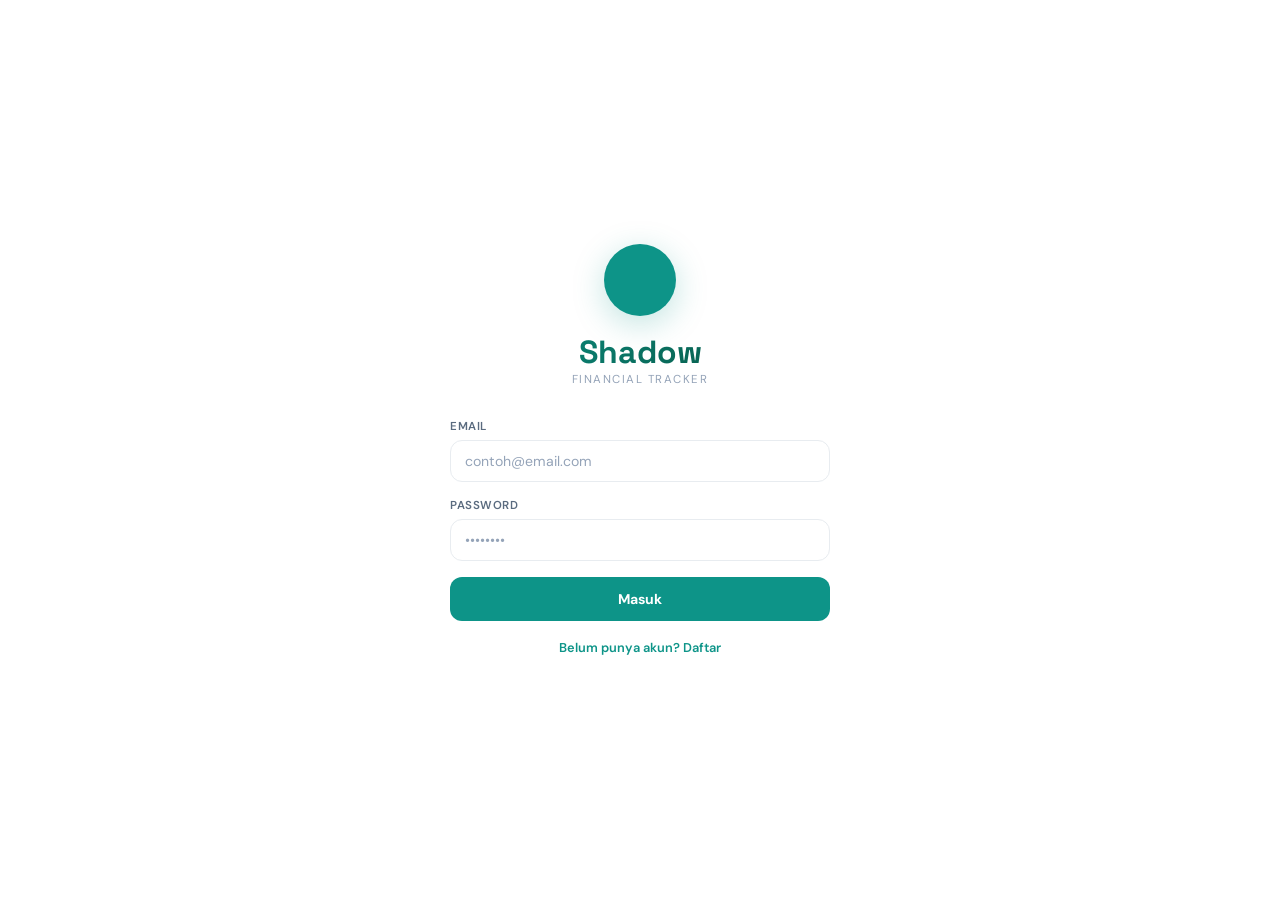
==== commit 8a392629: "Update script tag to include version query parameter" ====
--- a/index.html
+++ b/index.html
@@ -327,6 +327,6 @@
   <!-- Toast -->
   <div class="toast-c"><div class="toast" id="toast"></div></div>
 
-  <script type="module" src="./js/app.js"></script>
+  <script type="module" src="./js/app.js?v=2"></script>
 </body>
 </html>
